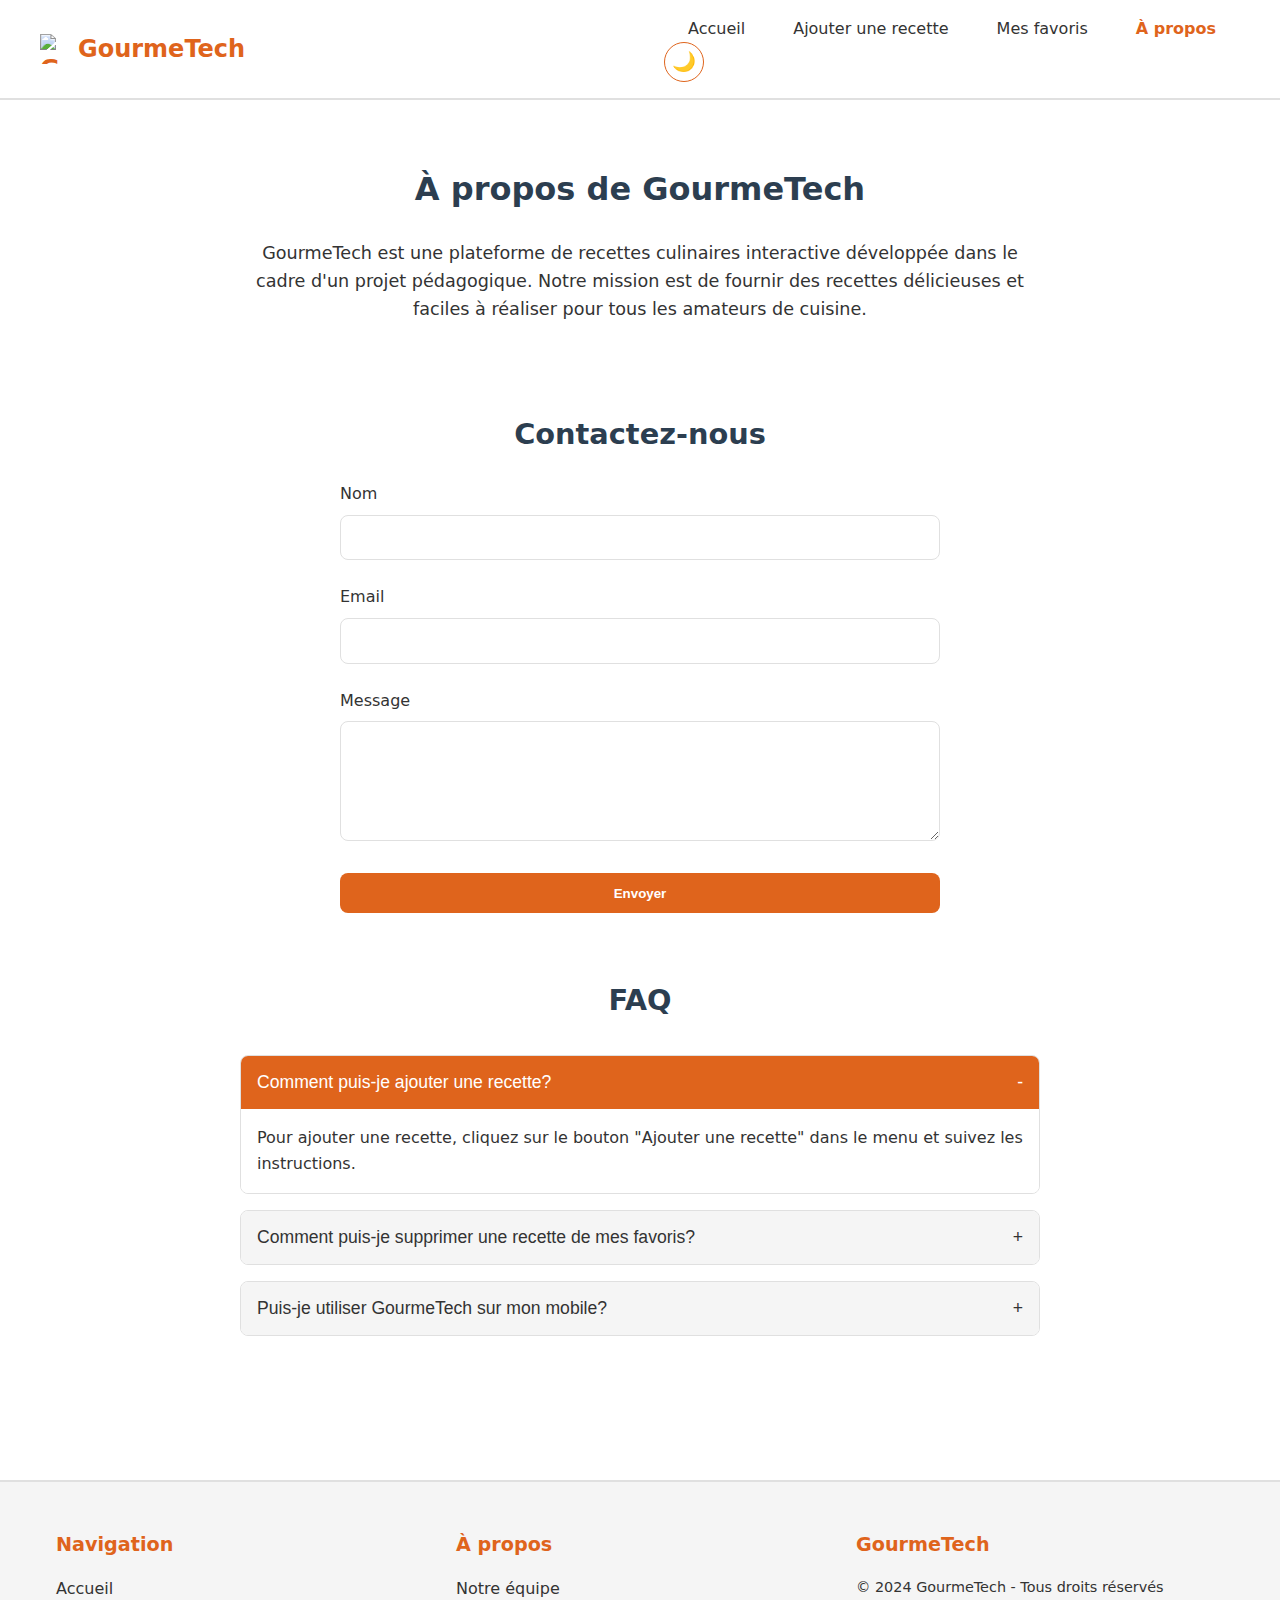
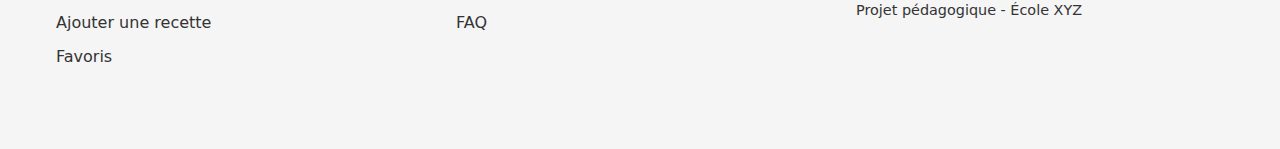
==== a-propos.html @ 0a59605b "Premier commit" ====
<!DOCTYPE html>
<html lang="fr">

<head>
    <meta charset="UTF-8">
    <meta name="viewport" content="width=device-width, initial-scale=1.0">
    <title>GourmeTech - À propos</title>
    <link rel="stylesheet" href="css/styles.css">
    <script src="js/scripts.js" defer></script>
</head>

<body>
    <header>
        <nav class="main-nav">
            <div class="nav-container">
                <a class="logo" href="index.html">
                    <img src="assets/icons/logo.png" alt="G" width="30" height="30">
                    <span>GourmeTech</span>
                </a>
                <button class="menu-toggle" type="button" aria-label="Menu" aria-expanded="false" aria-controls="main-menu">
                    <span class="menu-icon"></span>
                </button>
                <div class="main-menu" id="main-menu">
                    <ul class="nav-list">
                        <li class="nav-item">
                            <a class="nav-link" href="index.html">Accueil</a>
                        </li>
                        <li class="nav-item">
                            <a class="nav-link" href="ajouter-recette.html">Ajouter une recette</a>
                        </li>
                        <li class="nav-item">
                            <a class="nav-link" href="favoris.html">Mes favoris</a>
                        </li>
                        <li class="nav-item">
                            <a class="nav-link active" aria-current="page" href="a-propos.html">À propos</a>
                        </li>
                    </ul>
                    <button id="darkModeToggle" class="theme-toggle" aria-label="Changer le thème">🌙</button>
                </div>
            </div>
        </nav>
    </header>
    <main class="main-container">
        <section class="about-section">
            <h1>À propos de GourmeTech</h1>
            <p>GourmeTech est une plateforme de recettes culinaires interactive développée dans le cadre d'un projet pédagogique. Notre mission est de fournir des recettes délicieuses et faciles à réaliser pour tous les amateurs de cuisine.</p>
        </section>
        <section class="contact-section">
            <h2>Contactez-nous</h2>
            <form id="contactForm">
                <div class="form-group">
                    <label for="name">Nom</label>
                    <input type="text" class="form-input" id="name" name="name" required>
                </div>
                <div class="form-group">
                    <label for="email">Email</label>
                    <input type="email" class="form-input" id="email" name="email" required>
                </div>
                <div class="form-group">
                    <label for="message">Message</label>
                    <textarea class="form-textarea" id="message" name="message" rows="3" required></textarea>
                </div>
                <button type="submit" class="btn-primary">Envoyer</button>
            </form>
        </section>
        <section class="faq-section" id="faq">
            <h2>FAQ</h2>
            <div class="accordion">
                <div class="accordion-item">
                    <h3 class="accordion-header">
                        <button class="accordion-button" type="button" aria-expanded="true" aria-controls="faq-content-1">
                            Comment puis-je ajouter une recette?
                        </button>
                    </h3>
                    <div id="faq-content-1" class="accordion-content show">
                        <div class="accordion-body">
                            Pour ajouter une recette, cliquez sur le bouton "Ajouter une recette" dans le menu et suivez les instructions.
                        </div>
                    </div>
                </div>
                <div class="accordion-item">
                    <h3 class="accordion-header">
                        <button class="accordion-button collapsed" type="button" aria-expanded="false" aria-controls="faq-content-2">
                            Comment puis-je supprimer une recette de mes favoris?
                        </button>
                    </h3>
                    <div id="faq-content-2" class="accordion-content">
                        <div class="accordion-body">
                            Pour supprimer une recette de vos favoris, allez sur la page "Mes favoris" et cliquez sur le bouton de suppression à côté de la recette.
                        </div>
                    </div>
                </div>
                <div class="accordion-item">
                    <h3 class="accordion-header">
                        <button class="accordion-button collapsed" type="button" aria-expanded="false" aria-controls="faq-content-3">
                            Puis-je utiliser GourmeTech sur mon mobile?
                        </button>
                    </h3>
                    <div id="faq-content-3" class="accordion-content">
                        <div class="accordion-body">
                            Oui, GourmeTech est entièrement responsive et peut être utilisé sur tous les appareils, y compris les mobiles.
                        </div>
                    </div>
                </div>
            </div>
        </section>
    </main>
    <footer class="main-footer">
        <div class="footer-container">
            <div class="footer-section">
                <h3 class="footer-title">Navigation</h3>
                <ul class="footer-links">
                    <li><a href="index.html">Accueil</a></li>
                    <li><a href="ajouter-recette.html">Ajouter une recette</a></li>
                    <li><a href="favoris.html">Favoris</a></li>
                </ul>
            </div>
            <div class="footer-section">
                <h3 class="footer-title">À propos</h3>
                <ul class="footer-links">
                    <li><a href="a-propos.html">Notre équipe</a></li>
                    <li><a href="a-propos.html#faq">FAQ</a></li>
                </ul>
            </div>
            <div class="footer-section">
                <h3 class="footer-title">GourmeTech</h3>
                <p class="footer-copyright">
                    © 2024 GourmeTech - Tous droits réservés<br>
                    Projet pédagogique - École XYZ
                </p>
            </div>
        </div>
    </footer>
</body>

</html>
---- css/styles.css ----
/* Variables CSS */
:root {
    --primary-color: #2c3e50;
    --secondary-color: #df641c;
    --background-color: #ffffff;
    --text-color: #333333;
    --card-bg: #ffffff;
    --border-color: #e0e0e0;
    --filter-bg: #f5f5f5;
    --badge-category: #ff6f61; /* Orange */
    --badge-time: #66bb6a; /* Vert */
    --badge-difficulty: #42a5f5; /* Bleu */
    --badge-difficulty-medium: #ffa726; /* Orange */
    --badge-servings: #ab47bc; /* Violet */
    --shadow: 0 4px 6px rgba(0, 0, 0, 0.1);
    --transition: all 0.3s ease;
}

[data-theme="dark"] {
    --primary-color: #ecf0f1;
    --secondary-color: #df641c;
    --background-color: #2c3e50;
    --text-color: #ecf0f1;
    --card-bg: #34495e;
    --border-color: #7f8c8d;
    --filter-bg: #2d2d2d;
    --shadow: 0 4px 6px rgba(0, 0, 0, 0.3);
}

/* Styles de base */
* {
    box-sizing: border-box;
    margin: 0;
    padding: 0;
}

body {
    font-family: 'Segoe UI', system-ui, sans-serif;
    background-color: var(--background-color);
    color: var(--text-color);
    transition: var(--transition);
    line-height: 1.6;
}

/* Layout principal */
.main-container {
    max-width: 1200px;
    margin: 0 auto;
    padding: 2rem 1rem;
}

/* Navigation */
.main-nav {
    background-color: var(--background-color);
    border-bottom: 2px solid var(--border-color);
    padding: 1rem;
    position: sticky;
    top: 0;
    z-index: 100;
}

.nav-container {
    max-width: 1200px;
    margin: 0 auto;
    display: flex;
    justify-content: space-between;
    align-items: center;
    flex-wrap: wrap;
}

.logo {
    display: flex;
    align-items: center;
    text-decoration: none;
    color: var(--secondary-color);
    font-weight: 700;
    font-size: 1.5rem;
}

.logo img {
    margin-right: 0.5rem;
}

.menu-toggle {
    display: none;
    background: none;
    border: none;
    cursor: pointer;
    padding: 0.5rem;
}

.menu-icon {
    display: block;
    width: 25px;
    height: 3px;
    background-color: var(--text-color);
    position: relative;
    transition: var(--transition);
}

.menu-icon::before,
.menu-icon::after {
    content: '';
    position: absolute;
    width: 100%;
    height: 100%;
    background-color: var(--text-color);
    transition: var(--transition);
}

.menu-icon::before {
    transform: translateY(-8px);
}

.menu-icon::after {
    transform: translateY(8px);
}

.nav-list {
    display: flex;
    list-style: none;
    margin: 0;
    padding: 0;
}

.nav-item {
    margin: 0 1rem;
}

.nav-link {
    text-decoration: none;
    color: var(--text-color);
    font-weight: 500;
    padding: 0.5rem;
    transition: var(--transition);
}

.nav-link:hover,
.nav-link:focus {
    color: var(--secondary-color);
}

.nav-link.active {
    color: var(--secondary-color);
    font-weight: 700;
}

/* Bouton thème */
.theme-toggle {
    background: none;
    border: 1px solid var(--secondary-color);
    border-radius: 50%;
    width: 40px;
    height: 40px;
    display: flex;
    align-items: center;
    justify-content: center;
    cursor: pointer;
    transition: var(--transition);
    color: var(--secondary-color);
    font-size: 1.2rem;
}

.theme-toggle:hover {
    background-color: var(--secondary-color);
    color: white;
}

/* Section recherche */
.search-bar-container {
    max-width: 800px;
    margin: 2rem auto;
}

.search-bar {
    width: 100%;
    padding: 0.8rem 1.5rem;
    border-radius: 25px;
    border: 2px solid var(--border-color);
    background-color: var(--card-bg);
    color: var(--text-color);
    font-size: 1rem;
    transition: var(--transition);
}

.search-bar:focus {
    outline: none;
    border-color: var(--secondary-color);
    box-shadow: 0 0 0 2px rgba(223, 100, 28, 0.2);
}

.search-button-container {
    display: flex;
    justify-content: center;
    margin-top: 1rem;
}

.btn-search {
    background-color: var(--secondary-color);
    color: white;
    border: none;
    border-radius: 25px;
    padding: 0.7rem 2rem;
    font-weight: 500;
    cursor: pointer;
    transition: var(--transition);
}

.btn-search:hover {
    transform: translateY(-2px);
    box-shadow: var(--shadow);
}

/* Filtres */
.filters-grid {
    display: grid;
    grid-template-columns: repeat(auto-fit, minmax(250px, 1fr));
    gap: 1.5rem;
    margin-bottom: 2rem;
}

.filter-group fieldset {
    background: var(--filter-bg);
    border-radius: 10px;
    padding: 1.2rem;
    border: 1px solid var(--border-color);
}

.filter-title {
    color: var(--secondary-color);
    font-size: 1.1rem;
    font-weight: 600;
    margin-bottom: 1rem;
}

.filter-option {
    margin-bottom: 0.8rem;
}

.filter-checkbox {
    margin-right: 0.5rem;
    width: 1.1em;
    height: 1.1em;
    vertical-align: middle;
}

.filter-checkbox:checked {
    accent-color: var(--secondary-color);
}

.filter-label {
    color: var(--text-color);
    font-weight: 500;
}

/* Grille de recettes */
.recipe-grid {
    display: grid;
    grid-template-columns: repeat(auto-fill, minmax(300px, 1fr));
    gap: 2rem;
}

.recipe-item {
    margin-bottom: 2rem;
}

.recipe-card {
    background: var(--card-bg);
    border: 1px solid var(--border-color);
    border-radius: 12px;
    overflow: hidden;
    transition: var(--transition);
    position: relative;
    box-shadow: var(--shadow);
}

.recipe-card:hover {
    transform: translateY(-5px);
    box-shadow: 0 10px 20px rgba(0, 0, 0, 0.15);
}

.recipe-image {
    width: 100%;
    height: 220px;
    object-fit: cover;
    border-bottom: 3px solid var(--secondary-color);
}

.recipe-content {
    padding: 1.5rem;
}

.recipe-title {
    color: var(--primary-color);
    font-weight: 600;
    margin-bottom: 1rem;
    font-size: 1.2rem;
}

.recipe-meta {
    display: flex;
    flex-wrap: wrap;
    gap: 0.5rem;
    margin-bottom: 1.5rem;
}

.badge {
    display: inline-block;
    padding: 0.4rem 0.8rem;
    border-radius: 8px;
    font-weight: 500;
    font-size: 0.9rem;
    color: white;
}

.badge-category {
    background-color: var(--badge-category);
}

.badge-time {
    background-color: var(--badge-time);
}

.badge-difficulty {
    background-color: var(--badge-difficulty);
}

.badge-difficulty-medium {
    background-color: var(--badge-difficulty-medium);
}

.badge-servings {
    background-color: var(--badge-servings);
}

.btn-primary {
    display: block;
    width: 100%;
    background-color: var(--secondary-color);
    color: white;
    border: none;
    border-radius: 8px;
    padding: 0.8rem 1rem;
    font-weight: 600;
    text-align: center;
    text-decoration: none;
    cursor: pointer;
    transition: var(--transition);
}

.btn-primary:hover {
    background-color: #c55718;
    transform: translateY(-2px);
}

.btn-secondary {
    display: block;
    width: 100%;
    background-color: transparent;
    color: var(--secondary-color);
    border: 1px solid var(--secondary-color);
    border-radius: 8px;
    padding: 0.8rem 1rem;
    font-weight: 600;
    text-align: center;
    text-decoration: none;
    cursor: pointer;
    transition: var(--transition);
}

.btn-secondary:hover {
    background-color: rgba(223, 100, 28, 0.1);
}

/* Bouton favori */
.favorite-btn {
    position: absolute;
    top: 15px;
    right: 15px;
    background: rgba(255, 255, 255, 0.9);
    border: none;
    border-radius: 50%;
    width: 36px;
    height: 36px;
    display: flex;
    align-items: center;
    justify-content: center;
    cursor: pointer;
    transition: var(--transition);
    z-index: 2;
    box-shadow: var(--shadow);
}

.favorite-btn:hover {
    transform: scale(1.1);
}

.favorite-btn.active {
    color: #ff4757;
}

/* Page de recette */
.recipe-details {
    max-width: 800px;
    margin: 0 auto;
}

.recipe-header {
    display: flex;
    flex-direction: column;
    align-items: center;
    text-align: center;
    margin-bottom: 2rem;
}

.recipe-info {
    width: 100%;
}

.recipe-info h1 {
    font-size: 2rem;
    margin-bottom: 1rem;
    color: var(--primary-color);
}

.btn-favorite {
    background-color: transparent;
    color: var(--secondary-color);
    border: 2px solid var(--secondary-color);
    border-radius: 25px;
    padding: 0.5rem 1rem;
    font-size: 1rem;
    cursor: pointer;
    transition: var(--transition);
    margin-top: 1rem;
}

.btn-favorite:hover {
    background-color: var(--secondary-color);
    color: white;
}

.recipe-ingredients,
.recipe-steps {
    margin-bottom: 2rem;
}

.recipe-ingredients h2,
.recipe-steps h2 {
    font-size: 1.5rem;
    margin-bottom: 1rem;
    color: var(--secondary-color);
    border-bottom: 2px solid var(--border-color);
    padding-bottom: 0.5rem;
}

.recipe-ingredients ul {
    list-style-type: none;
    padding: 0;
}

.recipe-ingredients li {
    background-color: var(--filter-bg);
    border: 1px solid var(--border-color);
    border-radius: 8px;
    padding: 0.8rem 1rem;
    margin-bottom: 0.5rem;
    font-size: 1rem;
}

.recipe-steps ol {
    padding-left: 1.5rem;
}

.recipe-steps li {
    margin-bottom: 1rem;
    font-size: 1rem;
    padding: 0.5rem 0;
}

/* Page des favoris */
.favorites-section {
    padding: 2rem 0;
}

.favorites-section h1 {
    font-size: 2rem;
    margin-bottom: 2rem;
    text-align: center;
    color: var(--primary-color);
}

.no-favorites-message {
    text-align: center;
    font-size: 1.2rem;
    color: var(--text-color);
    padding: 2rem;
    background-color: var(--filter-bg);
    border-radius: 8px;
    border: 1px solid var(--border-color);
}

/* Page à propos */
.about-section {
    padding: 2rem 0;
    text-align: center;
    max-width: 800px;
    margin: 0 auto;
}

.about-section h1 {
    font-size: 2rem;
    margin-bottom: 1.5rem;
    color: var(--primary-color);
}

.about-section p {
    font-size: 1.1rem;
    margin-bottom: 1.5rem;
    line-height: 1.6;
}

/* Formulaire de contact */
.contact-section {
    padding: 2rem 0;
    max-width: 600px;
    margin: 0 auto;
}

.contact-section h2 {
    font-size: 1.8rem;
    margin-bottom: 1.5rem;
    text-align: center;
    color: var(--primary-color);
}

.form-group {
    margin-bottom: 1.5rem;
}

.form-group label {
    display: block;
    margin-bottom: 0.5rem;
    font-weight: 500;
}

.form-input,
.form-textarea,
.form-select,
.form-file {
    width: 100%;
    padding: 0.8rem;
    border: 1px solid var(--border-color);
    border-radius: 8px;
    background-color: var(--card-bg);
    color: var(--text-color);
    font-size: 1rem;
    transition: var(--transition);
}

.form-input:focus,
.form-textarea:focus,
.form-select:focus {
    outline: none;
    border-color: var(--secondary-color);
    box-shadow: 0 0 0 2px rgba(223, 100, 28, 0.2);
}

.form-textarea {
    resize: vertical;
    min-height: 120px;
}

.form-actions {
    display: flex;
    gap: 1rem;
    margin-top: 2rem;
}

/* FAQ Section */
.faq-section {
    padding: 2rem 0;
    max-width: 800px;
    margin: 0 auto;
}

.faq-section h2 {
    font-size: 1.8rem;
    margin-bottom: 1.5rem;
    text-align: center;
    color: var(--primary-color);
}

.accordion {
    margin-top: 2rem;
}

.accordion-item {
    margin-bottom: 1rem;
    border: 1px solid var(--border-color);
    border-radius: 8px;
    overflow: hidden;
}

.accordion-header {
    margin: 0;
}

.accordion-button {
    width: 100%;
    text-align: left;
    padding: 1rem;
    background-color: var(--filter-bg);
    color: var(--text-color);
    border: none;
    font-size: 1.1rem;
    font-weight: 500;
    cursor: pointer;
    transition: var(--transition);
    position: relative;
}

.accordion-button::after {
    content: '+';
    position: absolute;
    right: 1rem;
    transition: var(--transition);
}

.accordion-button[aria-expanded="true"]::after {
    content: '-';
}

.accordion-button:hover {
    background-color: rgba(223, 100, 28, 0.1);
}

.accordion-button[aria-expanded="true"] {
    background-color: var(--secondary-color);
    color: white;
}

.accordion-content {
    display: none;
    padding: 0;
    overflow: hidden;
    transition: var(--transition);
}

.accordion-content.show {
    display: block;
}

.accordion-body {
    padding: 1rem;
    background-color: var(--card-bg);
}

/* Page ajouter recette */
.add-recipe-section {
    padding: 2rem 0;
    max-width: 800px;
    margin: 0 auto;
}

.add-recipe-section h1 {
    font-size: 2rem;
    margin-bottom: 2rem;
    text-align: center;
    color: var(--primary-color);
}

.recipe-form {
    background-color: var(--card-bg);
    border: 1px solid var(--border-color);
    border-radius: 12px;
    padding: 2rem;
    box-shadow: var(--shadow);
}

/* Footer */
.main-footer {
    background-color: var(--filter-bg);
    border-top: 2px solid var(--border-color);
    padding: 3rem 0;
    margin-top: 4rem;
}

.footer-container {
    max-width: 1200px;
    margin: 0 auto;
    padding: 0 1rem;
    display: grid;
    grid-template-columns: repeat(auto-fit, minmax(200px, 1fr));
    gap: 2rem;
}

.footer-section {
    margin-bottom: 1.5rem;
}

.footer-title {
    color: var(--secondary-color);
    font-size: 1.2rem;
    margin-bottom: 1rem;
    font-weight: 600;
}

.footer-links {
    list-style: none;
    padding: 0;
}

.footer-links li {
    margin-bottom: 0.5rem;
}

.footer-links a {
    color: var(--text-color);
    text-decoration: none;
    transition: var(--transition);
}

.footer-links a:hover {
    color: var(--secondary-color);
}

.footer-copyright {
    font-size: 0.9rem;
    color: var(--text-color);
    margin-top: 1rem;
}

/* Accessibilité */
.visually-hidden {
    position: absolute;
    width: 1px;
    height: 1px;
    padding: 0;
    margin: -1px;
    overflow: hidden;
    clip: rect(0, 0, 0, 0);
    border: 0;
}

/* Responsive */
@media (max-width: 768px) {
    .menu-toggle {
        display: block;
    }

    .main-menu {
        width: 100%;
        max-height: 0;
        overflow: hidden;
        transition: max-height 0.3s ease;
    }

    .main-menu.active {
        max-height: 500px;
    }

    .nav-list {
        flex-direction: column;
        margin-top: 1rem;
    }

    .nav-item {
        margin: 0.5rem 0;
    }

    .recipe-grid {
        grid-template-columns: 1fr;
    }

    .recipe-header {
        flex-direction: column;
    }

    .form-actions {
        flex-direction: column;
    }

    .footer-container {
        grid-template-columns: 1fr;
        text-align: center;
    }
}

@media (min-width: 769px) and (max-width: 1024px) {
    .recipe-grid {
        grid-template-columns: repeat(2, 1fr);
    }
}

@media (min-width: 1025px) {
    .recipe-header {
        flex-direction: row;
        text-align: left;
        align-items: flex-start;
    }

    .recipe-image {
        width: 50%;
        margin-right: 2rem;
        margin-bottom: 0;
    }

    .recipe-info {
        width: 50%;
    }
}

/* Dark mode spécifique */
[data-theme="dark"] .favorite-btn {
    background: rgba(0, 0, 0, 0.7);
    color: white;
}

[data-theme="dark"] .form-input,
[data-theme="dark"] .form-textarea,
[data-theme="dark"] .form-select {
    background-color: #2d2d2d;
    border-color: #555;
}
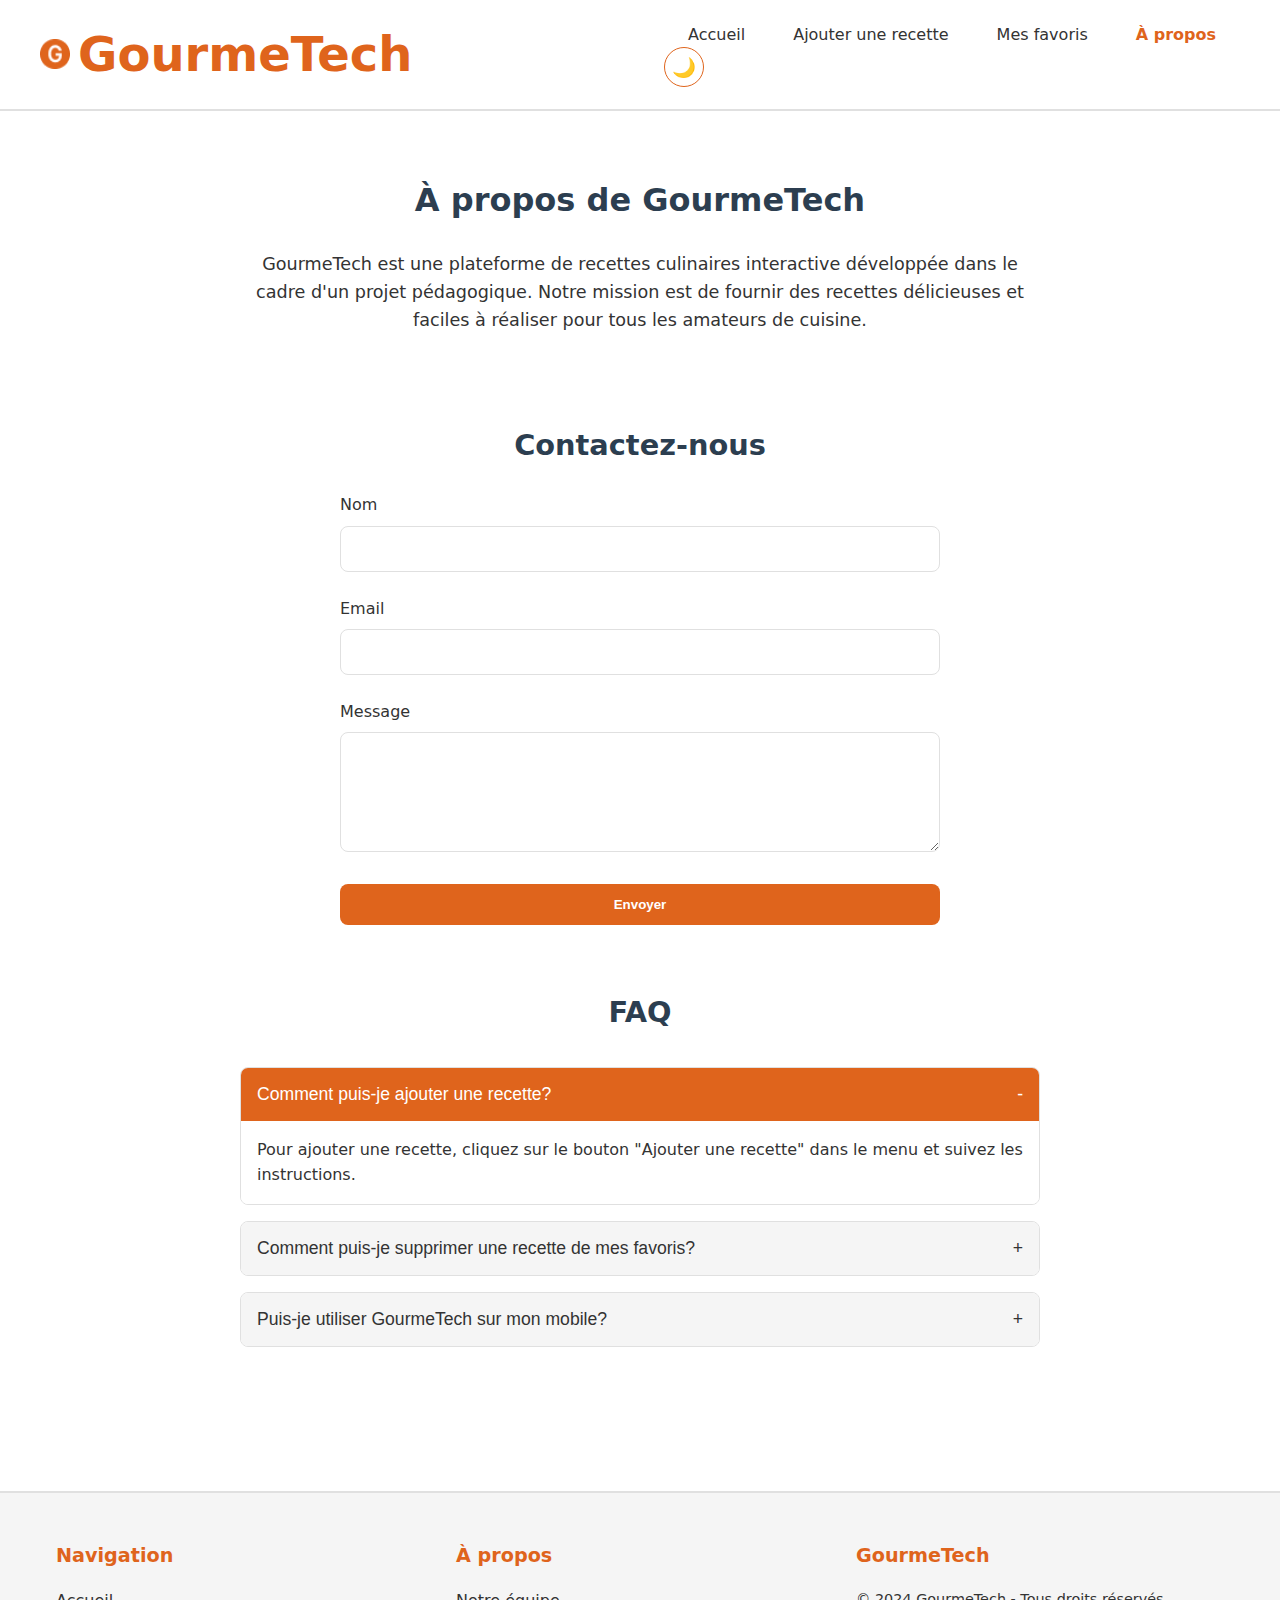
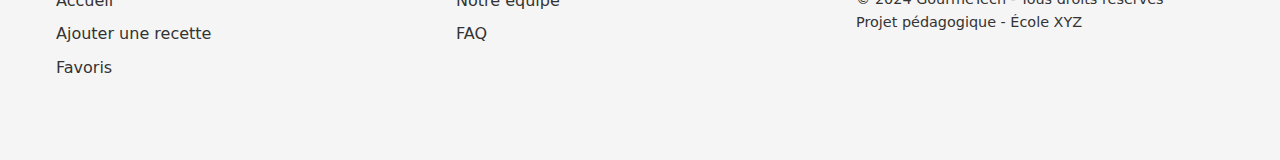
==== commit 0d800c20: "Second commit" ====
--- a/a-propos.html
+++ b/a-propos.html
@@ -14,8 +14,8 @@
         <nav class="main-nav">
             <div class="nav-container">
                 <a class="logo" href="index.html">
-                    <img src="assets/icons/logo.png" alt="G" width="30" height="30">
-                    <span>GourmeTech</span>
+                    <img src="assets/icons/Logo.png" alt="G" width="30" height="30">
+                    <h1>GourmeTech</h1>
                 </a>
                 <button class="menu-toggle" type="button" aria-label="Menu" aria-expanded="false" aria-controls="main-menu">
                     <span class="menu-icon"></span>
@@ -42,7 +42,7 @@
     </header>
     <main class="main-container">
         <section class="about-section">
-            <h1>À propos de GourmeTech</h1>
+            <h2>À propos de GourmeTech</h2>
             <p>GourmeTech est une plateforme de recettes culinaires interactive développée dans le cadre d'un projet pédagogique. Notre mission est de fournir des recettes délicieuses et faciles à réaliser pour tous les amateurs de cuisine.</p>
         </section>
         <section class="contact-section">
--- a/css/styles.css
+++ b/css/styles.css
@@ -417,7 +417,7 @@
     width: 100%;
 }
 
-.recipe-info h1 {
+.recipe-info h2 {
     font-size: 2rem;
     margin-bottom: 1rem;
     color: var(--primary-color);
@@ -445,8 +445,8 @@
     margin-bottom: 2rem;
 }
 
-.recipe-ingredients h2,
-.recipe-steps h2 {
+.recipe-ingredients h3,
+.recipe-steps h3 {
     font-size: 1.5rem;
     margin-bottom: 1rem;
     color: var(--secondary-color);
@@ -483,7 +483,7 @@
     padding: 2rem 0;
 }
 
-.favorites-section h1 {
+.favorites-section h2 {
     font-size: 2rem;
     margin-bottom: 2rem;
     text-align: center;
@@ -508,7 +508,7 @@
     margin: 0 auto;
 }
 
-.about-section h1 {
+.about-section h2 {
     font-size: 2rem;
     margin-bottom: 1.5rem;
     color: var(--primary-color);
@@ -801,7 +801,7 @@
     }
 
     .recipe-image {
-        width: 50%;
+        width: 100%;
         margin-right: 2rem;
         margin-bottom: 0;
     }
@@ -823,5 +823,3 @@
     background-color: #2d2d2d;
     border-color: #555;
 }
-
-
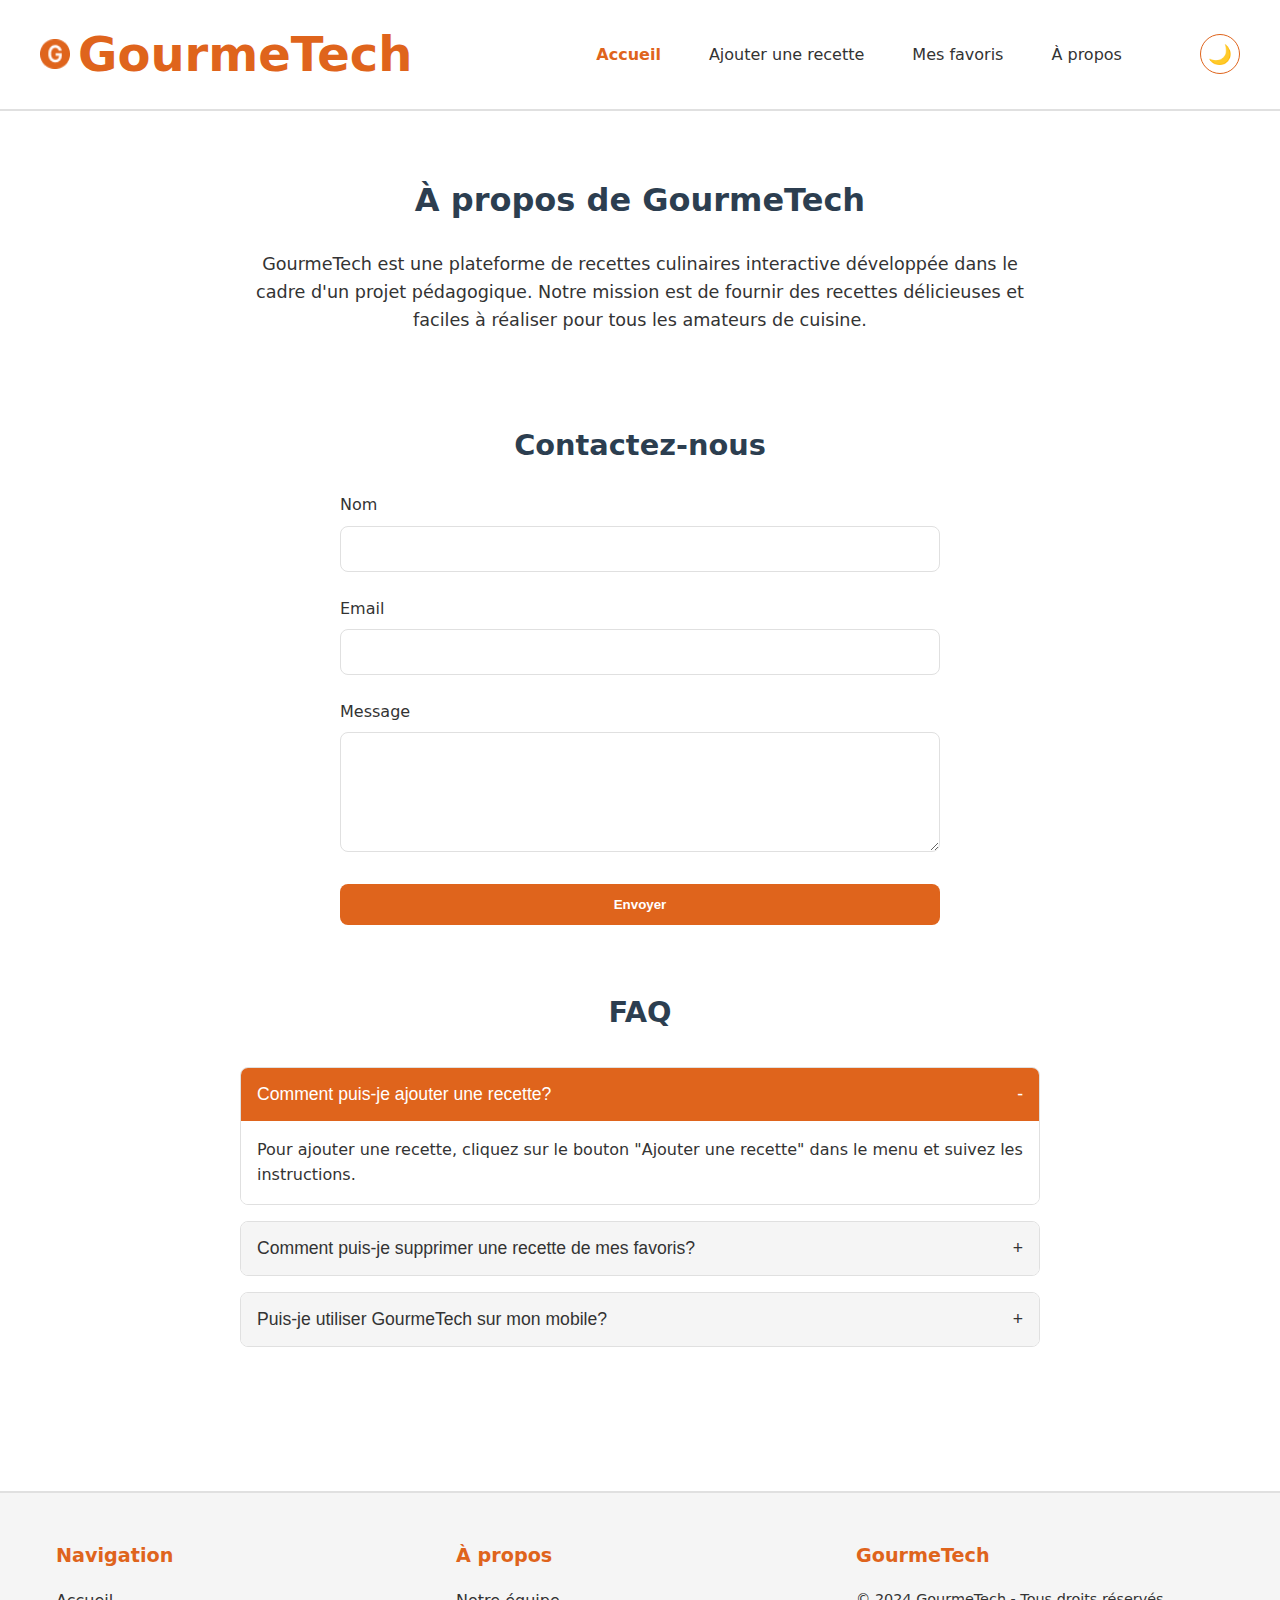
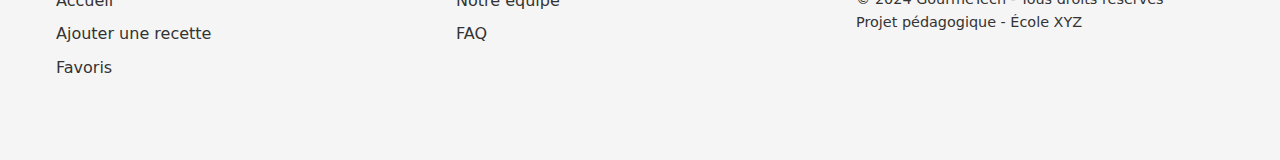
==== commit 94536bc5: "troisième commit" ====
--- a/a-propos.html
+++ b/a-propos.html
@@ -17,13 +17,20 @@
                     <img src="assets/icons/Logo.png" alt="G" width="30" height="30">
                     <h1>GourmeTech</h1>
                 </a>
-                <button class="menu-toggle" type="button" aria-label="Menu" aria-expanded="false" aria-controls="main-menu">
-                    <span class="menu-icon"></span>
-                </button>
+                <div class="nav-controls">
+                    <button id="darkModeToggle" class="theme-toggle" aria-label="Changer le thème">
+                        <span aria-hidden="true">🌙</span>
+                        <span class="visually-hidden">Basculer en mode sombre</span>
+                    </button>
+                    <button class="menu-toggle" type="button" aria-label="Menu" aria-expanded="false"
+                        aria-controls="main-menu">
+                        <span class="menu-icon"></span>
+                    </button>
+                </div>
                 <div class="main-menu" id="main-menu">
                     <ul class="nav-list">
                         <li class="nav-item">
-                            <a class="nav-link" href="index.html">Accueil</a>
+                            <a class="nav-link active" aria-current="page" href="index.html">Accueil</a>
                         </li>
                         <li class="nav-item">
                             <a class="nav-link" href="ajouter-recette.html">Ajouter une recette</a>
@@ -32,18 +39,20 @@
                             <a class="nav-link" href="favoris.html">Mes favoris</a>
                         </li>
                         <li class="nav-item">
-                            <a class="nav-link active" aria-current="page" href="a-propos.html">À propos</a>
+                            <a class="nav-link" href="a-propos.html">À propos</a>
                         </li>
                     </ul>
-                    <button id="darkModeToggle" class="theme-toggle" aria-label="Changer le thème">🌙</button>
                 </div>
             </div>
         </nav>
     </header>
+
     <main class="main-container">
         <section class="about-section">
             <h2>À propos de GourmeTech</h2>
-            <p>GourmeTech est une plateforme de recettes culinaires interactive développée dans le cadre d'un projet pédagogique. Notre mission est de fournir des recettes délicieuses et faciles à réaliser pour tous les amateurs de cuisine.</p>
+            <p>GourmeTech est une plateforme de recettes culinaires interactive développée dans le cadre d'un projet
+                pédagogique. Notre mission est de fournir des recettes délicieuses et faciles à réaliser pour tous les
+                amateurs de cuisine.</p>
         </section>
         <section class="contact-section">
             <h2>Contactez-nous</h2>
@@ -68,37 +77,43 @@
             <div class="accordion">
                 <div class="accordion-item">
                     <h3 class="accordion-header">
-                        <button class="accordion-button" type="button" aria-expanded="true" aria-controls="faq-content-1">
+                        <button class="accordion-button" type="button" aria-expanded="true"
+                            aria-controls="faq-content-1">
                             Comment puis-je ajouter une recette?
                         </button>
                     </h3>
                     <div id="faq-content-1" class="accordion-content show">
                         <div class="accordion-body">
-                            Pour ajouter une recette, cliquez sur le bouton "Ajouter une recette" dans le menu et suivez les instructions.
+                            Pour ajouter une recette, cliquez sur le bouton "Ajouter une recette" dans le menu et suivez
+                            les instructions.
                         </div>
                     </div>
                 </div>
                 <div class="accordion-item">
                     <h3 class="accordion-header">
-                        <button class="accordion-button collapsed" type="button" aria-expanded="false" aria-controls="faq-content-2">
+                        <button class="accordion-button collapsed" type="button" aria-expanded="false"
+                            aria-controls="faq-content-2">
                             Comment puis-je supprimer une recette de mes favoris?
                         </button>
                     </h3>
                     <div id="faq-content-2" class="accordion-content">
                         <div class="accordion-body">
-                            Pour supprimer une recette de vos favoris, allez sur la page "Mes favoris" et cliquez sur le bouton de suppression à côté de la recette.
+                            Pour supprimer une recette de vos favoris, allez sur la page "Mes favoris" et cliquez sur le
+                            bouton de suppression à côté de la recette.
                         </div>
                     </div>
                 </div>
                 <div class="accordion-item">
                     <h3 class="accordion-header">
-                        <button class="accordion-button collapsed" type="button" aria-expanded="false" aria-controls="faq-content-3">
+                        <button class="accordion-button collapsed" type="button" aria-expanded="false"
+                            aria-controls="faq-content-3">
                             Puis-je utiliser GourmeTech sur mon mobile?
                         </button>
                     </h3>
                     <div id="faq-content-3" class="accordion-content">
                         <div class="accordion-body">
-                            Oui, GourmeTech est entièrement responsive et peut être utilisé sur tous les appareils, y compris les mobiles.
+                            Oui, GourmeTech est entièrement responsive et peut être utilisé sur tous les appareils, y
+                            compris les mobiles.
                         </div>
                     </div>
                 </div>
--- a/css/styles.css
+++ b/css/styles.css
@@ -7,11 +7,16 @@
     --card-bg: #ffffff;
     --border-color: #e0e0e0;
     --filter-bg: #f5f5f5;
-    --badge-category: #ff6f61; /* Orange */
-    --badge-time: #66bb6a; /* Vert */
-    --badge-difficulty: #42a5f5; /* Bleu */
-    --badge-difficulty-medium: #ffa726; /* Orange */
-    --badge-servings: #ab47bc; /* Violet */
+    --badge-category: #ff6f61;
+    /* Orange */
+    --badge-time: #66bb6a;
+    /* Vert */
+    --badge-difficulty: #42a5f5;
+    /* Bleu */
+    --badge-difficulty-medium: #ffa726;
+    /* Orange */
+    --badge-servings: #ab47bc;
+    /* Violet */
     --shadow: 0 4px 6px rgba(0, 0, 0, 0.1);
     --transition: all 0.3s ease;
 }
@@ -68,6 +73,13 @@
     flex-wrap: wrap;
 }
 
+.nav-controls {
+    display: flex;
+    align-items: center;
+    gap: 0.5rem;
+    margin-left: auto;
+}
+
 .logo {
     display: flex;
     align-items: center;
@@ -106,6 +118,8 @@
     height: 100%;
     background-color: var(--text-color);
     transition: var(--transition);
+    left: 0;
+    right: 0;
 }
 
 .menu-icon::before {
@@ -230,15 +244,21 @@
     color: var(--secondary-color);
     font-size: 1.1rem;
     font-weight: 600;
-    margin-bottom: 1rem;
+    margin-bottom: 0.8rem;
+    border: none;
+    background: none;
+    padding: 0;
 }
 
 .filter-option {
     margin-bottom: 0.8rem;
+    border: none;
+    background: none;
+    padding: 0;
 }
 
 .filter-checkbox {
-    margin-right: 0.5rem;
+    margin-right: 0.2rem;
     width: 1.1em;
     height: 1.1em;
     vertical-align: middle;
@@ -251,6 +271,7 @@
 .filter-label {
     color: var(--text-color);
     font-weight: 500;
+    vertical-align: middle;
 }
 
 /* Grille de recettes */
@@ -787,9 +808,26 @@
     }
 }
 
-@media (min-width: 769px) and (max-width: 1024px) {
-    .recipe-grid {
-        grid-template-columns: repeat(2, 1fr);
+@media (min-width: 769px) {
+    .nav-container {
+        justify-content: flex-start;
+    }
+
+    .main-menu {
+        margin-left: 7rem;
+        margin-right: auto;
+        display: flex;
+        justify-content: flex-start;
+        padding-left: 2rem;
+    }
+
+    .nav-list {
+        margin-left: 1rem;
+    }
+
+    .nav-controls {
+        margin-left: auto;
+        order: 3;
     }
 }
 
@@ -822,4 +860,4 @@
 [data-theme="dark"] .form-select {
     background-color: #2d2d2d;
     border-color: #555;
-}
+}